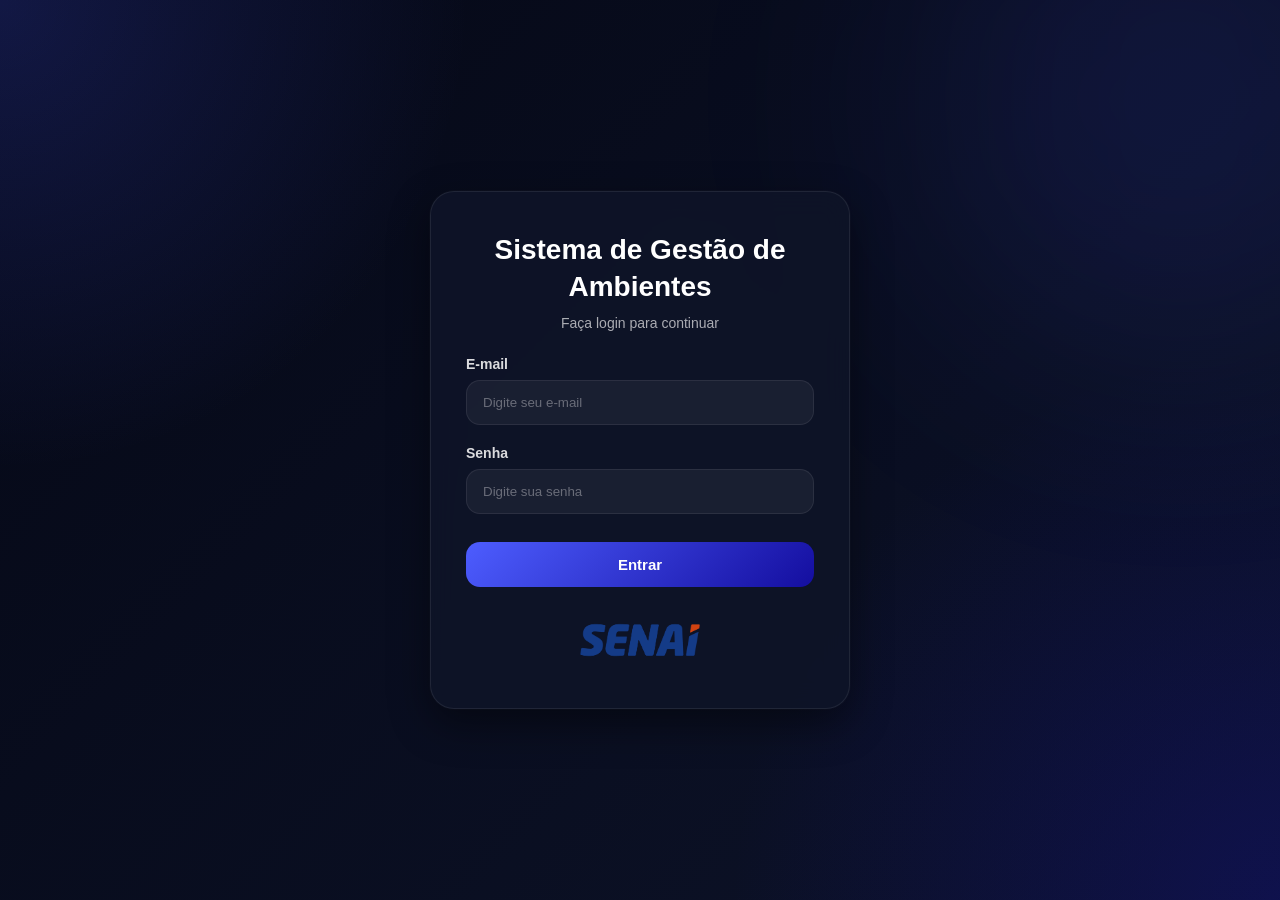
==== index.html @ 984328a2 "segundo commit" ====
<!DOCTYPE html>
<html lang="pt-br">

<head>
    <meta charset="UTF-8">
    <meta name="viewport" content="width=device-width, initial-scale=1.0">

    <link rel="stylesheet" href="css/login.css">

    <title>Página de Login</title>
</head>

<body>

    <div class="background-glow"></div>

    <div class="login-card">

        <div class="login-header">
            <h2>Sistema de Gestão de Ambientes</h2>
            <p>Faça login para continuar</p>
        </div>

        <div class="input-group">
            <label>E-mail</label>
            <input type="email" id="email" placeholder="Digite seu e-mail">
        </div>

        <div class="input-group">
            <label>Senha</label>
            <input type="password" id="password" placeholder="Digite sua senha">
        </div>

        <button onclick="efetuarLogin()">Entrar</button>

        <div class="error" id="erro">
            Usuário ou senha inválidos
        </div>

        <div class="footer">
            <img src="img/tela1.png">
        </div>

    </div>

    <script src="js/login.js"></script>

</body>

</html>
---- css/login.css ----
*{
  margin:0;
  padding:0;
  box-sizing:border-box;
  font-family: Arial, sans-serif;
}

/* 🔧 melhora mobile real */
html, body{
  width:100%;
  min-height:100vh; /* melhor que height:100% */
  overflow-x:hidden;
}

/* =========================================
 BACKGROUND
========================================= */

body{
  position:relative;

  display:flex;
  justify-content:center;
  align-items:center;

  background:
      radial-gradient(circle at top left, rgba(71, 87, 255, 0.20), transparent 30%),
      radial-gradient(circle at bottom right, rgba(20, 14, 159, 0.30), transparent 35%),
      linear-gradient(135deg, #050816, #0d1329);

  color:white;
}

/* brilho decorativo */
.background-glow{
  position:absolute;
  width:500px;
  height:500px;

  background:rgba(71, 87, 255, 0.12);

  filter:blur(120px);

  border-radius:50%;

  top:-150px;
  right:-150px;

  z-index:0;
}

/* =========================================
 LOGIN CARD
========================================= */

.login-card{
  position:relative;
  z-index:1;

  width:100%;
  max-width:420px;

  padding:40px 35px;

  border-radius:24px;

  background:rgba(15, 20, 40, 0.92);

  border:1px solid rgba(255,255,255,0.08);

  backdrop-filter:blur(14px);

  box-shadow:
      0 15px 40px rgba(0,0,0,0.45),
      0 0 0 1px rgba(255,255,255,0.02);

  display:flex;
  flex-direction:column;
  gap:20px;

  animation:fadeUp .5s ease;
}

/* =========================================
 HEADER
========================================= */

.login-header{
  text-align:center;
  margin-bottom:5px;
}

.login-header h2{
  font-size:28px;
  font-weight:700;
  line-height:1.3;

  margin-bottom:10px;

  color:#ffffff;
}

.login-header p{
  font-size:14px;
  color:rgba(255,255,255,0.65);
}

/* =========================================
 INPUTS
========================================= */

.input-group{
  display:flex;
  flex-direction:column;
  gap:8px;
}

.input-group label{
  font-size:14px;
  font-weight:600;
  color:rgba(255,255,255,0.85);
}

.input-group input{
  width:100%;
  padding:14px 16px;

  border-radius:14px;
  border:1px solid rgba(255,255,255,0.08);

  background:rgba(255,255,255,0.05);
  color:#fff;

  outline:none;

  transition:.25s ease;
}

.input-group input::placeholder{
  color:rgba(255,255,255,0.35);
}

.input-group input:focus{
  border-color:#5b6cff;
  background:rgba(91, 108, 255, 0.08);

  box-shadow:0 0 0 4px rgba(91, 108, 255, 0.12);

  transform:translateY(-1px);
}

/* =========================================
 BUTTON
========================================= */

.login-card button{
  width:100%;
  margin-top:8px;

  padding:14px;

  border:none;
  border-radius:14px;

  background:linear-gradient(135deg, #4d5dff, #140E9F);

  color:#fff;

  font-size:15px;
  font-weight:700;

  cursor:pointer;

  transition:.2s ease;
}

.login-card button:hover{
  transform:translateY(-2px);
  box-shadow:0 10px 25px rgba(77, 93, 255, 0.35);
}

.login-card button:active{
  transform:scale(.98);
}

/* =========================================
 ERROR
========================================= */

.error{
  display:none;

  padding:12px;
  border-radius:12px;

  background:rgba(255, 107, 107, 0.12);
  border:1px solid rgba(255, 107, 107, 0.25);

  color:#ff8f8f;

  text-align:center;
  font-size:13px;
}

/* =========================================
 FOOTER
========================================= */

.footer{
  margin-top:5px;
}

.footer img{
  max-width:130px;
  width:100%;
  height:auto;

  display:block;
  margin:0 auto;

  opacity:.9;
  transition:transform .3s ease;
}

.footer img:hover{
  transform:scale(1.03);
}

/* =========================================
 ANIMAÇÕES
========================================= */

@keyframes fadeUp{
  from{
      opacity:0;
      transform:translateY(20px);
  }

  to{
      opacity:1;
      transform:translateY(0);
  }
}

/* =========================================
 RESPONSIVIDADE REAL
========================================= */

/* tablets */
@media (max-width: 768px){
  .login-card{
    max-width:380px;
    padding:34px 28px;
  }
}

/* celulares */
@media (max-width: 480px){

  body{
    padding:20px;
    align-items:center;
  }

  .login-card{
    width:100%;
    max-width:100%;
    padding:28px 22px;
    border-radius:18px;
  }

  .login-header h2{
    font-size:24px;
  }
}

/* celulares pequenos */
@media (max-width: 360px){

  .login-card{
    padding:22px 18px;
  }

  .login-header h2{
    font-size:22px;
  }

  .input-group input{
    padding:12px 14px;
  }
}
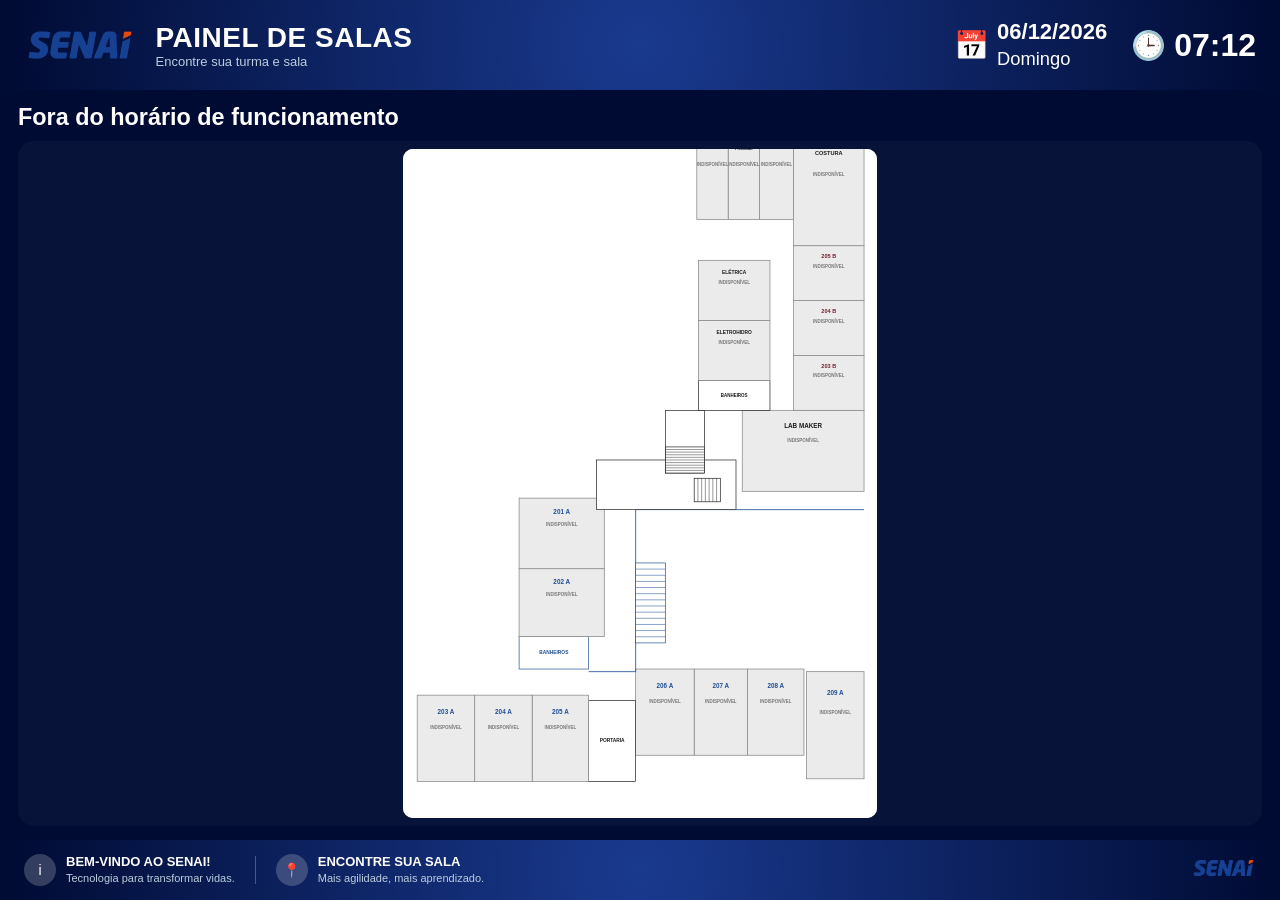
==== commit dec8fa0d: "Branch" ====
--- a/index.html
+++ b/index.html
@@ -1,50 +1,85 @@
 <!DOCTYPE html>
-<html lang="pt-br">
+<html lang="pt-BR">
 
 <head>
-    <meta charset="UTF-8">
-    <meta name="viewport" content="width=device-width, initial-scale=1.0">
-
-    <link rel="stylesheet" href="css/login.css">
-
-    <title>Página de Login</title>
+  <meta charset="UTF-8">
+  <meta name="viewport" content="width=device-width, initial-scale=1.0">
+  <title>Painel de Salas</title>
+  <link rel="stylesheet" href="css/painel.css">
 </head>
 
 <body>
 
-    <div class="background-glow"></div>
+  <header>
+    <img src="img/tela1.png" class="logo" />
 
-    <div class="login-card">
+    <div class="titulo">
+      <h1>PAINEL DE SALAS</h1>
+      <span>Encontre sua turma e sala</span>
+    </div>
 
-        <div class="login-header">
-            <h2>Sistema de Gestão de Ambientes</h2>
-            <p>Faça login para continuar</p>
+    <div class="info-direita">
+
+      <div class="data">
+        <span class="icon">📅</span>
+        <div>
+          <strong id="dataAtual">--/--/----</strong><br>
+          <small id="diaSemana">---------</small>
         </div>
+      </div>
 
-        <div class="input-group">
-            <label>E-mail</label>
-            <input type="email" id="email" placeholder="Digite seu e-mail">
-        </div>
-
-        <div class="input-group">
-            <label>Senha</label>
-            <input type="password" id="password" placeholder="Digite sua senha">
-        </div>
-
-        <button onclick="efetuarLogin()">Entrar</button>
-
-        <div class="error" id="erro">
-            Usuário ou senha inválidos
-        </div>
-
-        <div class="footer">
-            <img src="img/tela1.png">
-        </div>
+      <div class="hora">
+        <span class="icon">🕒</span>
+        <strong id="horaAtual">00:00</strong>
+      </div>
 
     </div>
+  </header>
 
-    <script src="js/login.js"></script>
+  <main>
+    <section class="painel-mapa">
+
+      <div class="status-turno">
+        <h3 id="statusTurno">Carregando turno...</h3>
+      </div>
+
+      <!-- SVG injetado via JS — o próprio mapa mostra os dados de ocupação -->
+      <div id="mapa">
+        <div id="mapaSvgContainer">
+          <p class="carregando-svg">Carregando mapa...</p>
+        </div>
+      </div>
+
+    </section>
+  </main>
+
+  <footer class="rodape-senai">
+
+    <div class="info-bloco">
+      <div class="icone-circulo">i</div>
+      <div class="textos">
+        <span class="titulo-footer">BEM-VINDO AO SENAI!</span>
+        <span class="sub">Tecnologia para transformar vidas.</span>
+      </div>
+    </div>
+
+    <div class="linha"></div>
+
+    <div class="info-bloco">
+      <div class="icone-circulo">📍</div>
+      <div class="textos">
+        <span class="titulo-footer">ENCONTRE SUA SALA</span>
+        <span class="sub">Mais agilidade, mais aprendizado.</span>
+      </div>
+    </div>
+
+    <div class="logo-final">
+      <img src="img/tela1.png">
+    </div>
+
+  </footer>
+
+  <script src="js/painel.js"></script>
 
 </body>
-
-</html>+</html>
--- a/css/painel.css
+++ b/css/painel.css
@@ -0,0 +1,273 @@
+/* ═══════════════════════════════════════
+   RESET
+═══════════════════════════════════════ */
+*, *::before, *::after {
+    box-sizing: border-box;
+}
+
+html, body {
+    height: 100%;
+    overflow: hidden;
+    margin: 0;
+    font-family: Arial, Helvetica, sans-serif;
+    background: #000b33;
+}
+
+
+/* ═══════════════════════════════════════
+   HEADER
+═══════════════════════════════════════ */
+header {
+    height: 90px;
+    background: radial-gradient(circle at center, #1a3a8f, #000b33);
+    color: white;
+    display: flex;
+    align-items: center;
+    gap: 20px;
+    padding: 10px 24px;
+    flex-shrink: 0;
+}
+
+.logo {
+    height: 48px;
+}
+
+.titulo {
+    display: flex;
+    flex-direction: column;
+}
+
+.titulo h1 {
+    margin: 0;
+    font-size: clamp(18px, 2.4vw, 28px);
+    letter-spacing: .5px;
+}
+
+.titulo span {
+    font-size: 13px;
+    color: #bcd;
+}
+
+.info-direita {
+    margin-left: auto;
+    display: flex;
+    align-items: center;
+    gap: 24px;
+}
+
+.data, .hora {
+    display: flex;
+    align-items: center;
+    gap: 8px;
+}
+
+.data { font-size: clamp(14px, 1.8vw, 22px); }
+.hora { font-size: clamp(18px, 2.6vw, 32px); font-weight: bold; }
+
+.icon { font-size: clamp(18px, 2.4vw, 28px); }
+
+
+/* ═══════════════════════════════════════
+   MAIN — ocupa o espaço entre header e footer
+═══════════════════════════════════════ */
+main {
+    height: calc(100vh - 90px - 60px); /* header + footer */
+    padding: 14px 18px;
+    display: flex;
+}
+
+.painel-mapa {
+    flex: 1;
+    display: flex;
+    flex-direction: column;
+    gap: 10px;
+    min-height: 0;
+}
+
+.status-turno {
+    color: white;
+    font-size: 20px;
+    flex-shrink: 0;
+}
+
+.status-turno h3 {
+    margin: 0;
+}
+
+
+/* ═══════════════════════════════════════
+   MAPA SVG — ocupa todo o espaço restante
+═══════════════════════════════════════ */
+#mapa {
+    flex: 1;
+    min-height: 0;
+    display: flex;
+    justify-content: center;
+    align-items: center;
+    background: rgba(255, 255, 255, 0.03);
+    border-radius: 16px;
+    overflow: hidden;
+    padding: 8px;
+}
+
+#mapaSvgContainer {
+    width: 100%;
+    height: 100%;
+    display: flex;
+    justify-content: center;
+    align-items: center;
+}
+
+/* O SVG é portrait (1270x1792) mas as salas já estão na orientação correta.
+   height: 100% faz o SVG usar toda a altura disponível;
+   width: auto mantém a proporção. */
+#mapaSvgContainer svg {
+    height: 100%;
+    width: auto;
+    max-width: 100%;
+    background: white;
+    border-radius: 10px;
+}
+
+.carregando-svg {
+    color: #aaa;
+    font-size: 15px;
+}
+
+
+/* ═══════════════════════════════════════
+   SALAS — animação de status
+═══════════════════════════════════════ */
+
+/* transição suave do rect */
+.sala-svg rect {
+    transition: fill .45s ease, stroke .45s ease, filter .45s ease;
+}
+
+/* ── LIVRE ── */
+.lab-room.livre rect.lab-rect {
+    fill: #e6fff1;
+    stroke: #00a63c;
+    stroke-width: 3.5;
+    filter: drop-shadow(0 0 10px rgba(0, 220, 80, .80));
+}
+.lab-room.livre .status-label  { fill: #007a2b; }
+.lab-room.livre .dado-label    { visibility: hidden; }
+
+/* ── OCUPADO ── */
+.lab-room.ocupado rect.lab-rect {
+    fill: #fff0f0;
+    stroke: #d50000;
+    stroke-width: 3.5;
+    filter: drop-shadow(0 0 16px rgba(255, 30, 30, .85));
+}
+.lab-room.ocupado .status-label { fill: #c00; }
+
+/* ── INDISPONÍVEL ── */
+.lab-room.indisponivel rect.lab-rect {
+    fill: #ebebeb;
+    stroke: #888;
+    stroke-width: 2;
+    filter: none;
+}
+.lab-room.indisponivel .status-label { fill: #777; }
+.lab-room.indisponivel .dado-label   { visibility: hidden; }
+
+
+/* ═══════════════════════════════════════
+   RODAPÉ
+═══════════════════════════════════════ */
+.rodape-senai {
+    position: fixed;
+    bottom: 0;
+    left: 0;
+    width: 100%;
+    height: 60px;
+    background: radial-gradient(circle at center, #1a3a8f, #000b33);
+    display: flex;
+    align-items: center;
+    padding: 0 24px;
+    color: white;
+    gap: 0;
+}
+
+.info-bloco {
+    display: flex;
+    align-items: center;
+    gap: 10px;
+}
+
+.icone-circulo {
+    width: 32px;
+    height: 32px;
+    border-radius: 50%;
+    background: rgba(255, 255, 255, .2);
+    display: flex;
+    align-items: center;
+    justify-content: center;
+    font-size: 14px;
+}
+
+.textos {
+    display: flex;
+    flex-direction: column;
+    line-height: 1.3;
+}
+
+.titulo-footer {
+    font-weight: bold;
+    font-size: 13px;
+}
+
+.sub {
+    font-size: 11px;
+    color: #bcd;
+}
+
+.linha {
+    width: 1px;
+    height: 28px;
+    background: rgba(255, 255, 255, .25);
+    margin: 0 20px;
+}
+
+.logo-final {
+    margin-left: auto;
+}
+
+.logo-final img {
+    height: 28px;
+}
+
+
+/* ═══════════════════════════════════════
+   RESPONSIVO
+═══════════════════════════════════════ */
+@media (max-width: 900px) {
+    html, body { overflow: auto; }
+    main { height: auto; padding: 10px; }
+
+    #mapa {
+        height: 70vw;
+        min-height: 340px;
+    }
+}
+
+@media (max-width: 600px) {
+    header { flex-wrap: wrap; height: auto; padding: 10px; }
+    .info-direita { margin-left: 0; width: 100%; justify-content: space-between; }
+    .rodape-senai { flex-direction: column; height: auto; padding: 8px 12px; gap: 6px; }
+    .linha { display: none; }
+    .logo-final { margin-left: 0; }
+}
+
+/* ═══════════════════════════════════════
+   TELAS GRANDES (TV / 4K)
+═══════════════════════════════════════ */
+@media (min-width: 1600px) {
+    header { height: 110px; }
+    .titulo h1 { font-size: 36px; }
+    .hora { font-size: 42px; }
+    main { height: calc(100vh - 110px - 70px); }
+    .rodape-senai { height: 70px; }
+}
